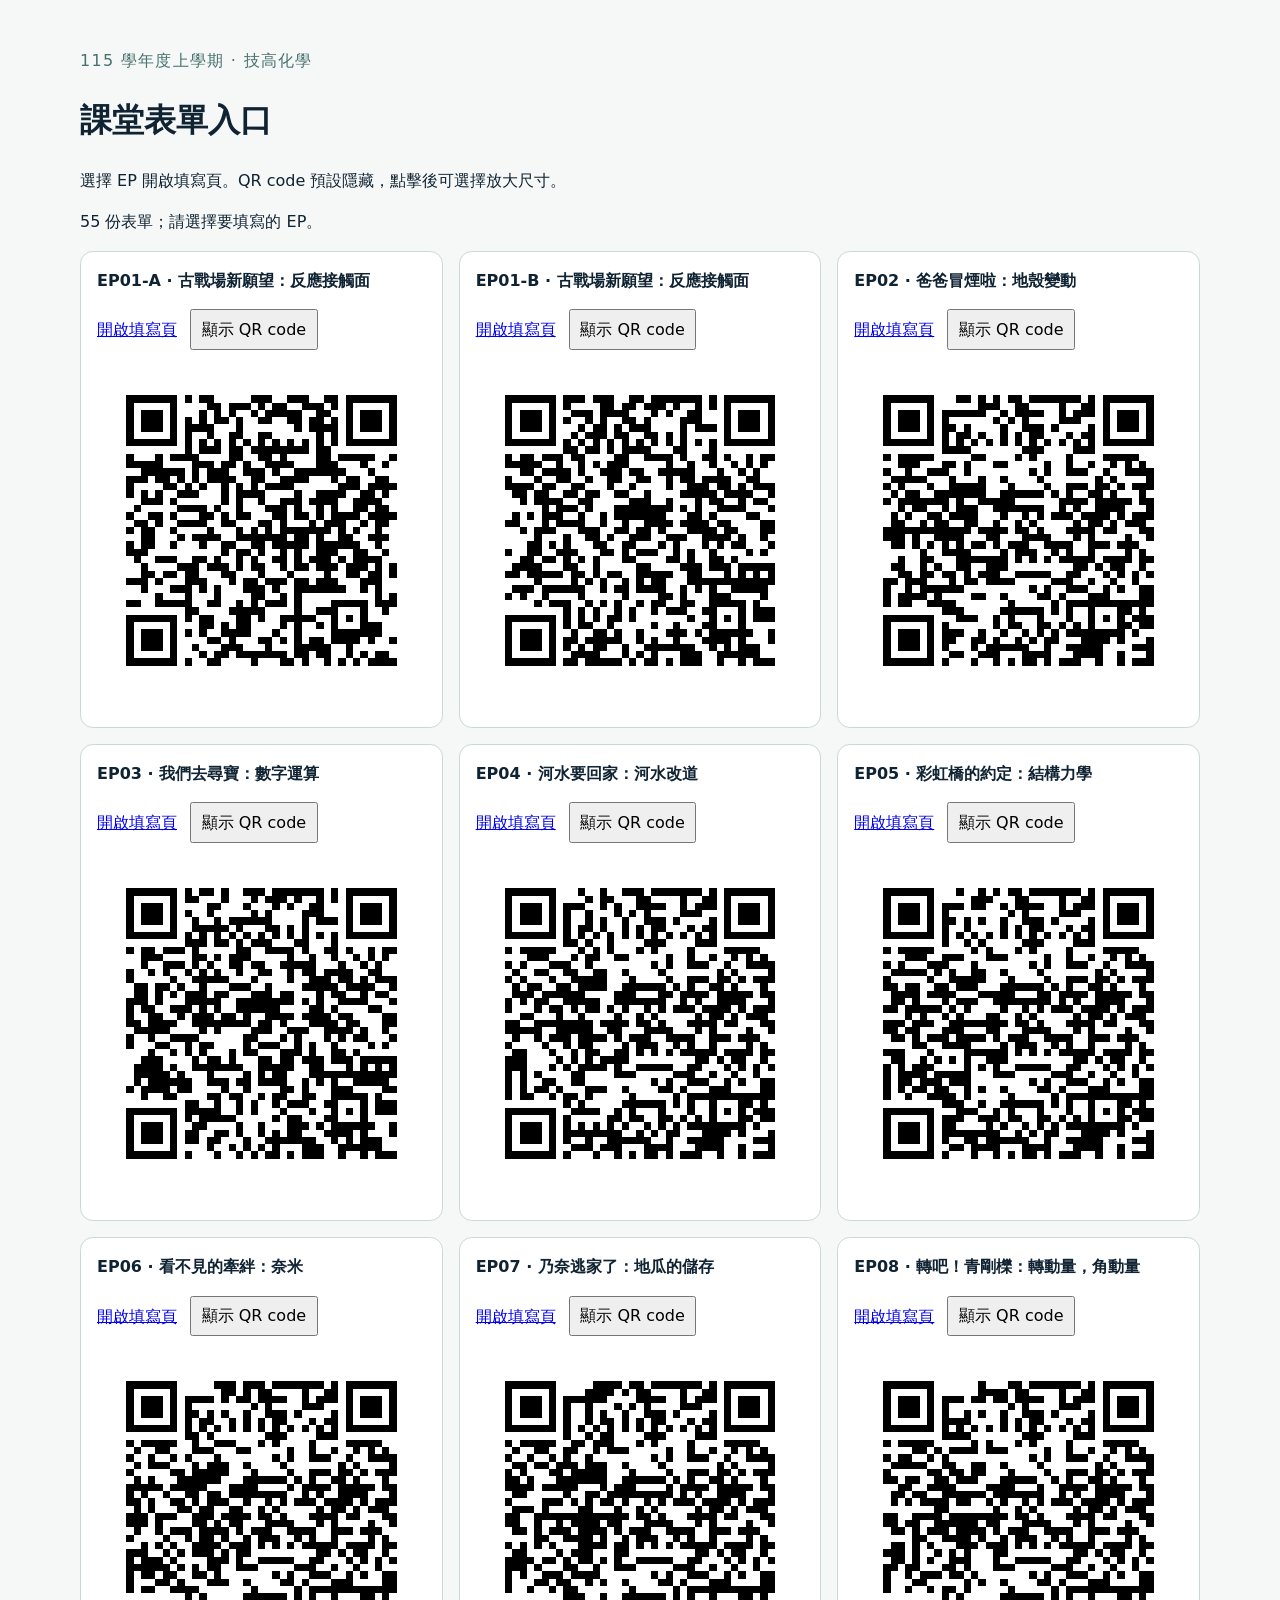
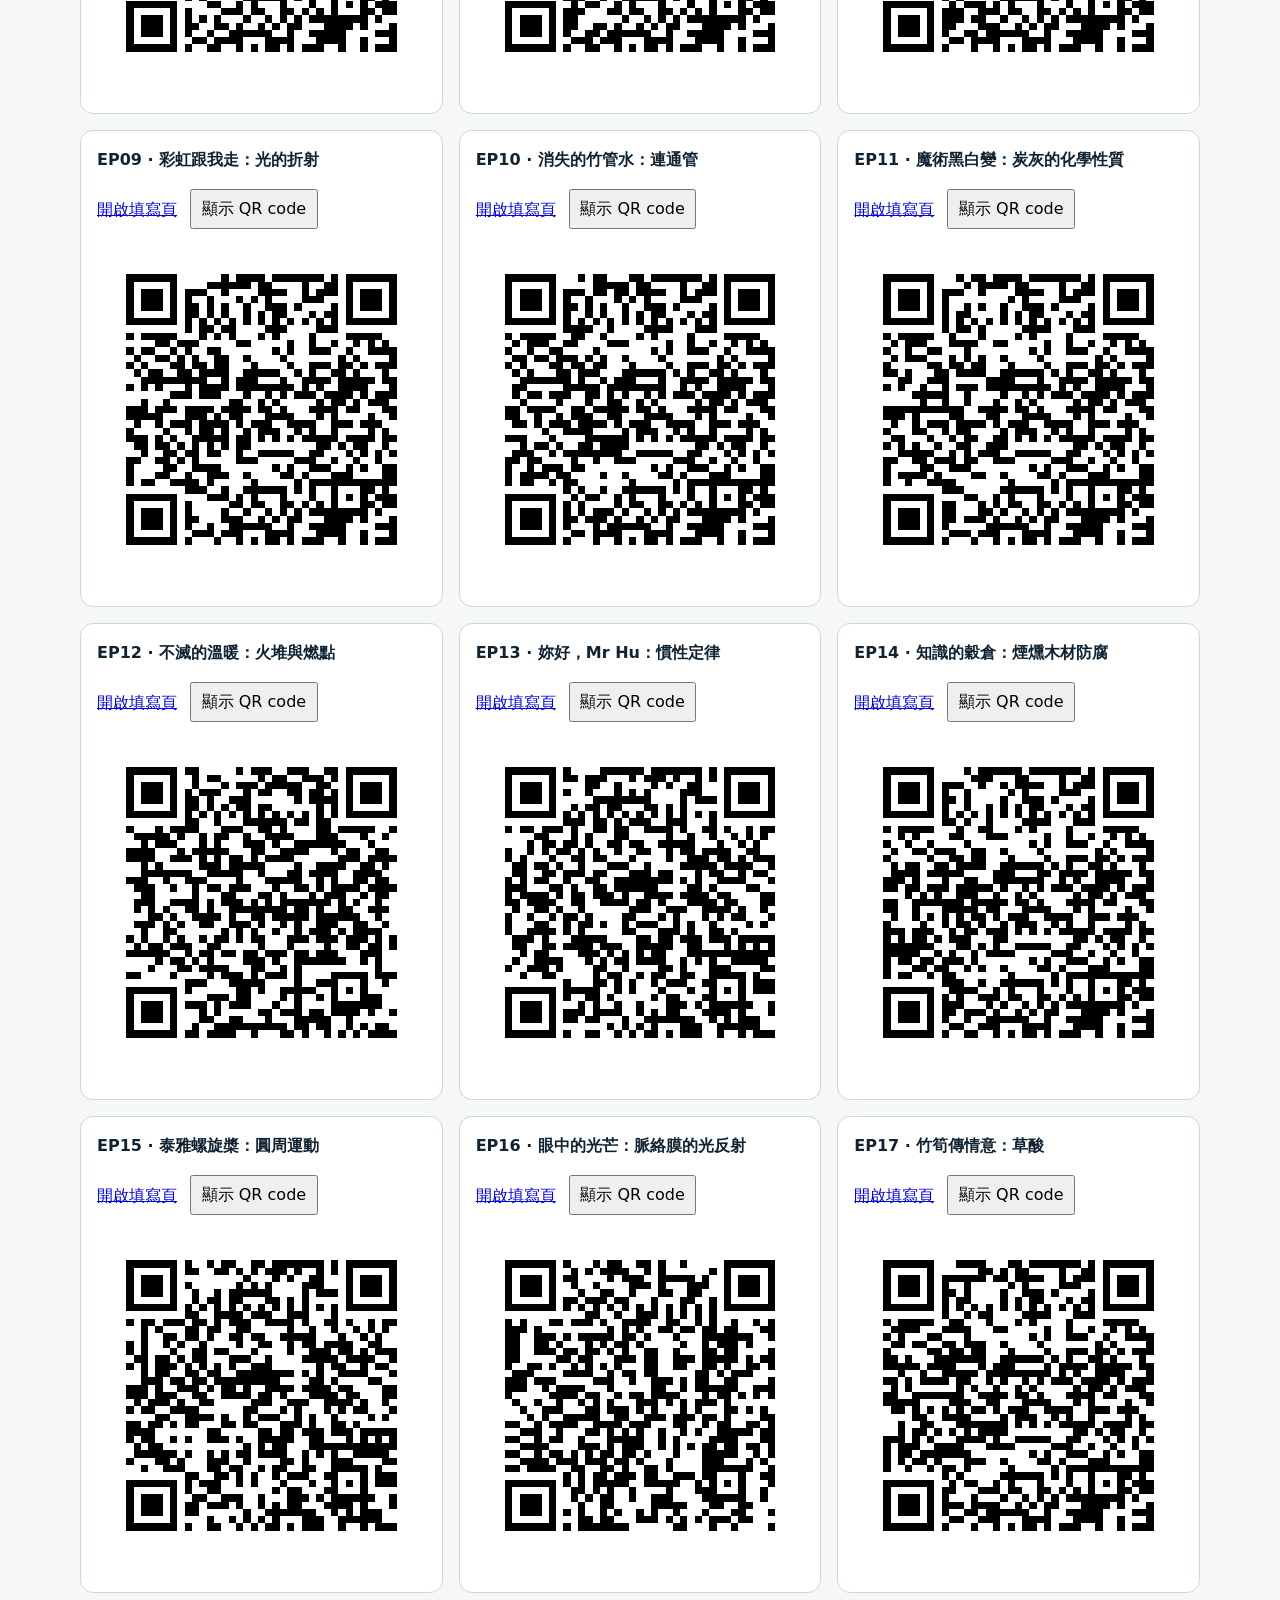
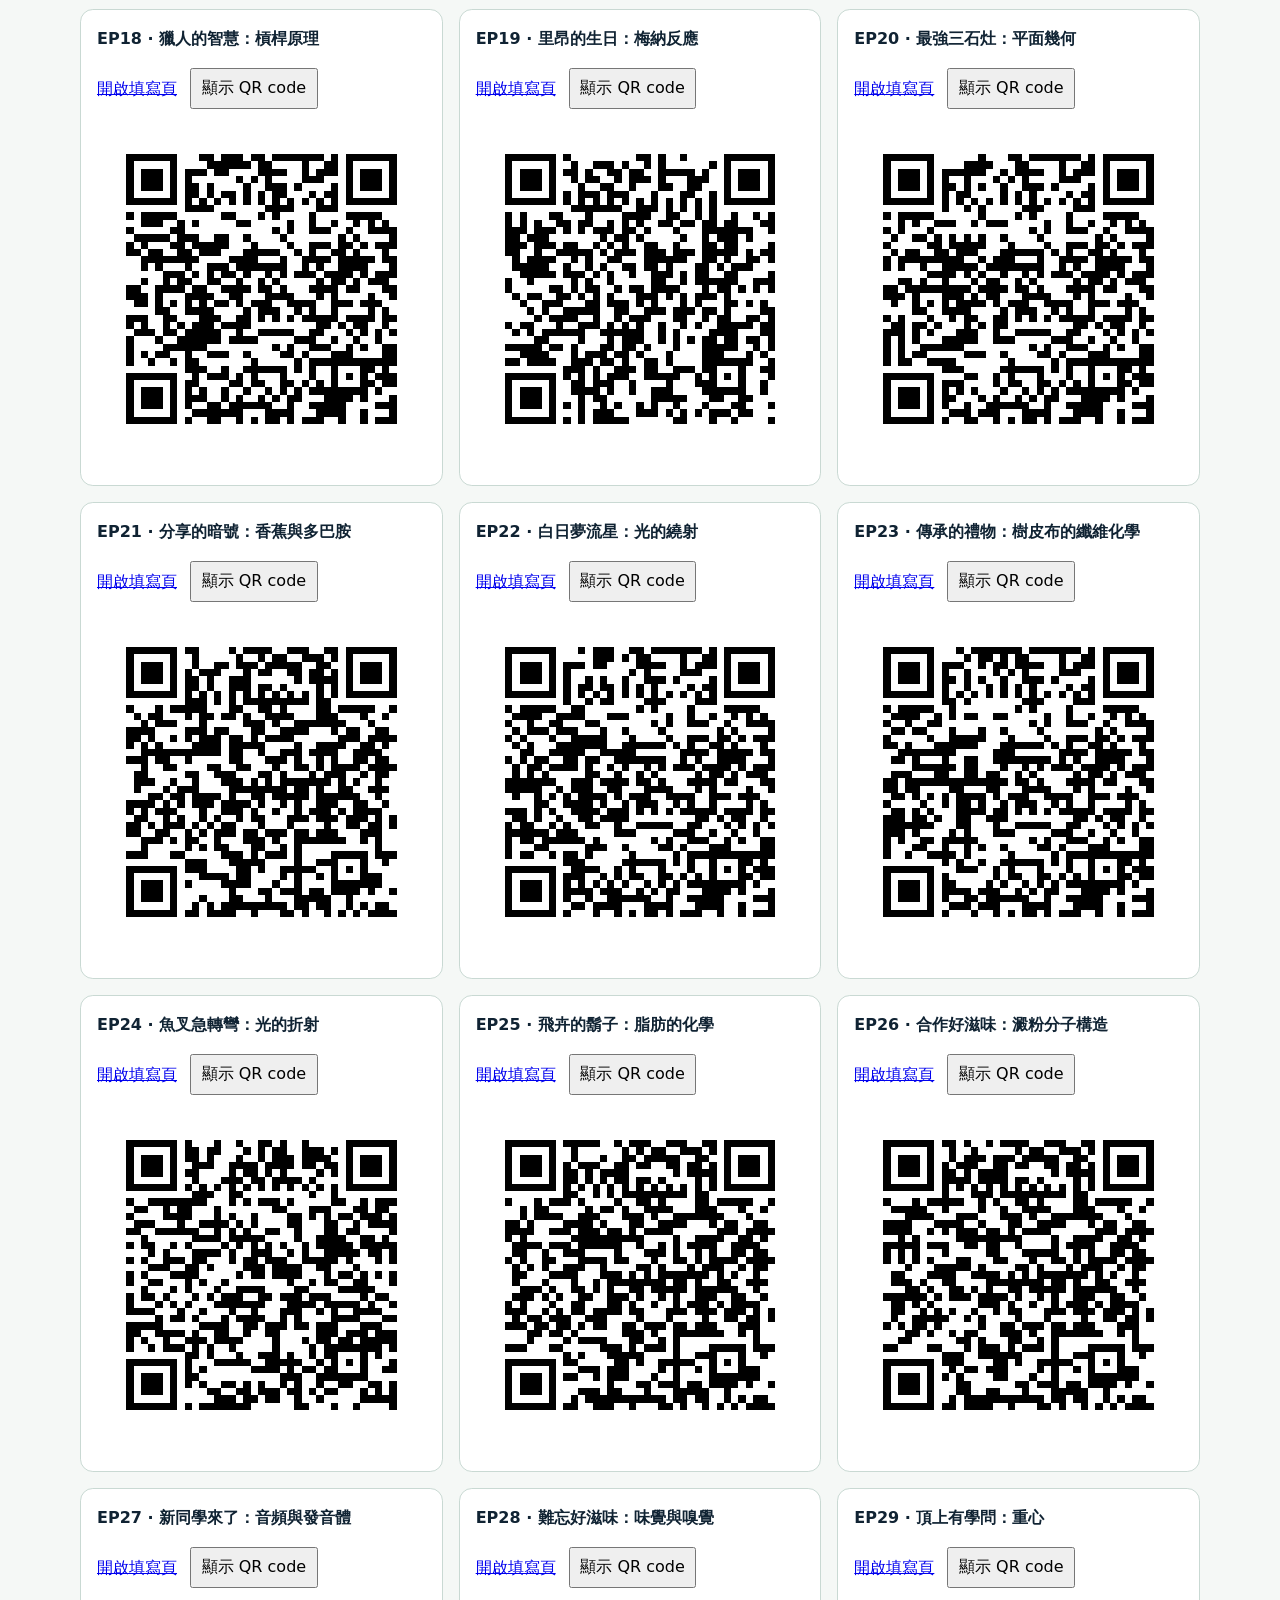
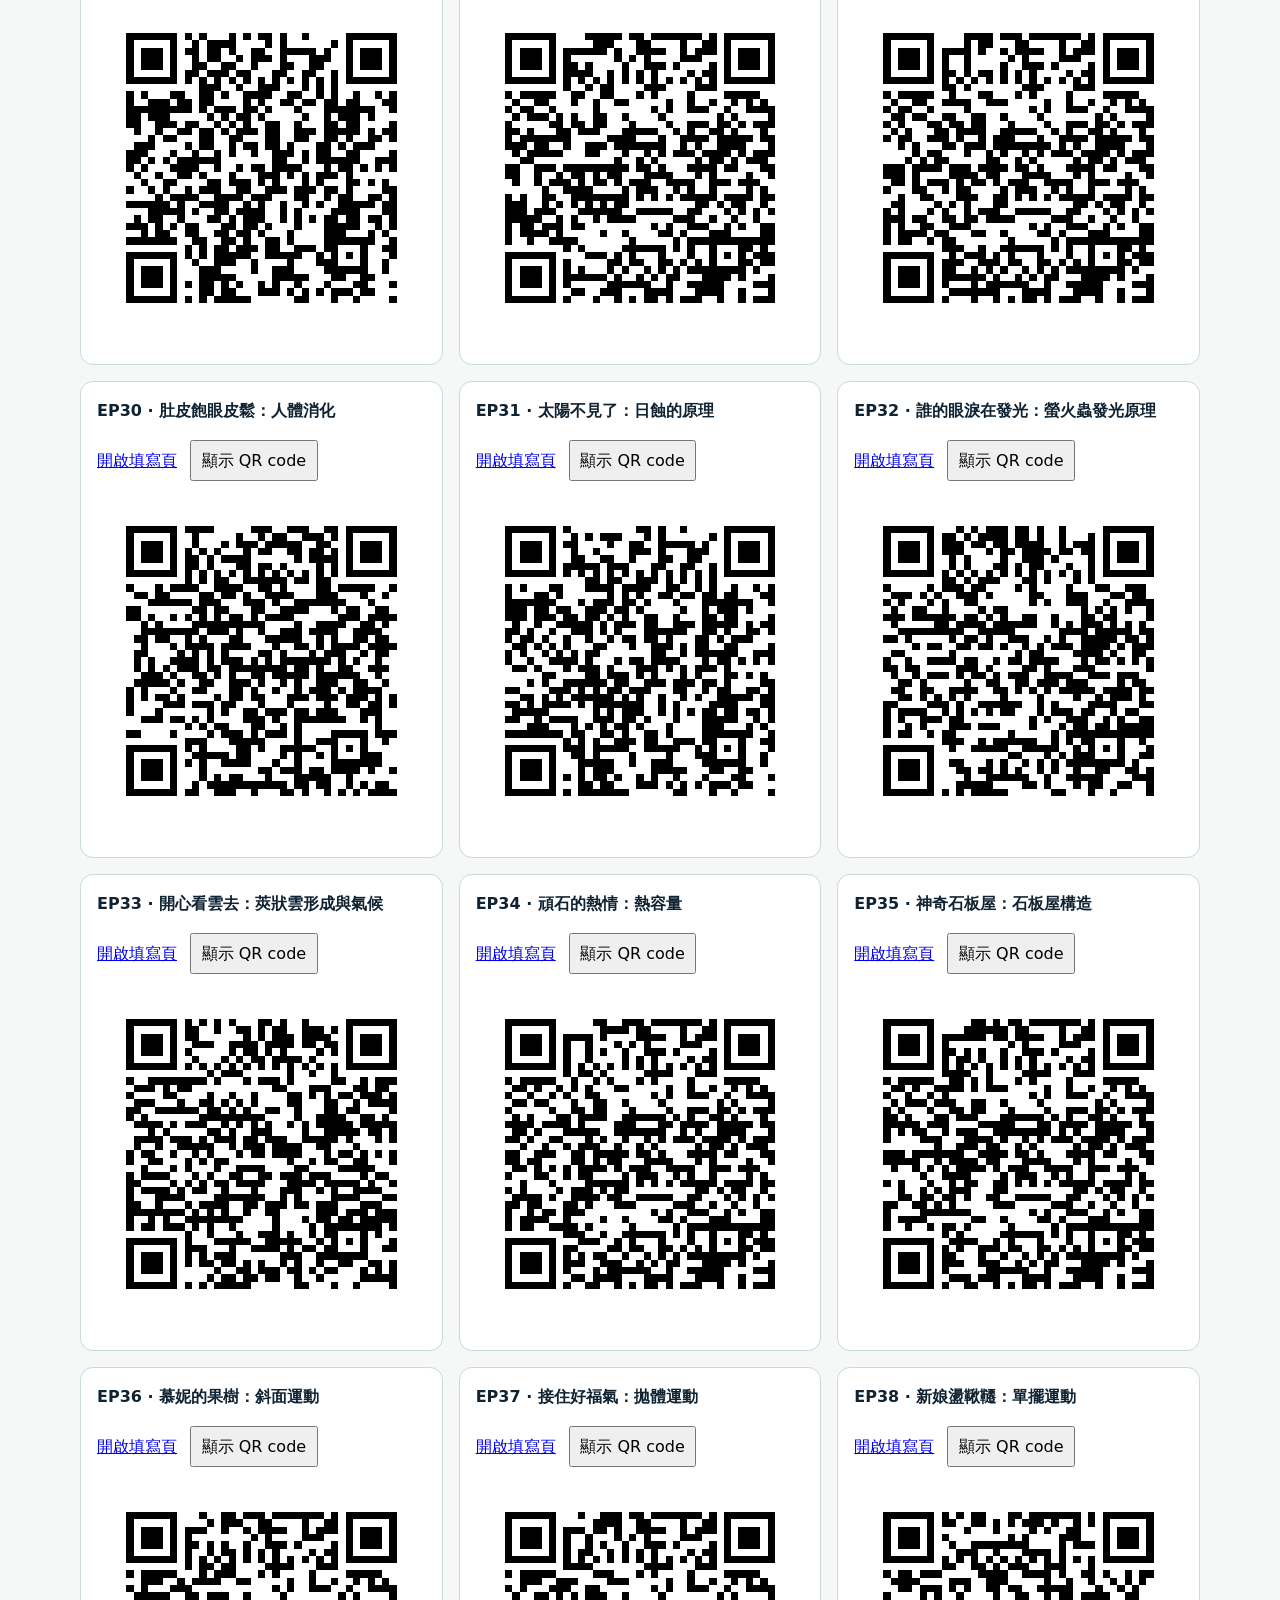
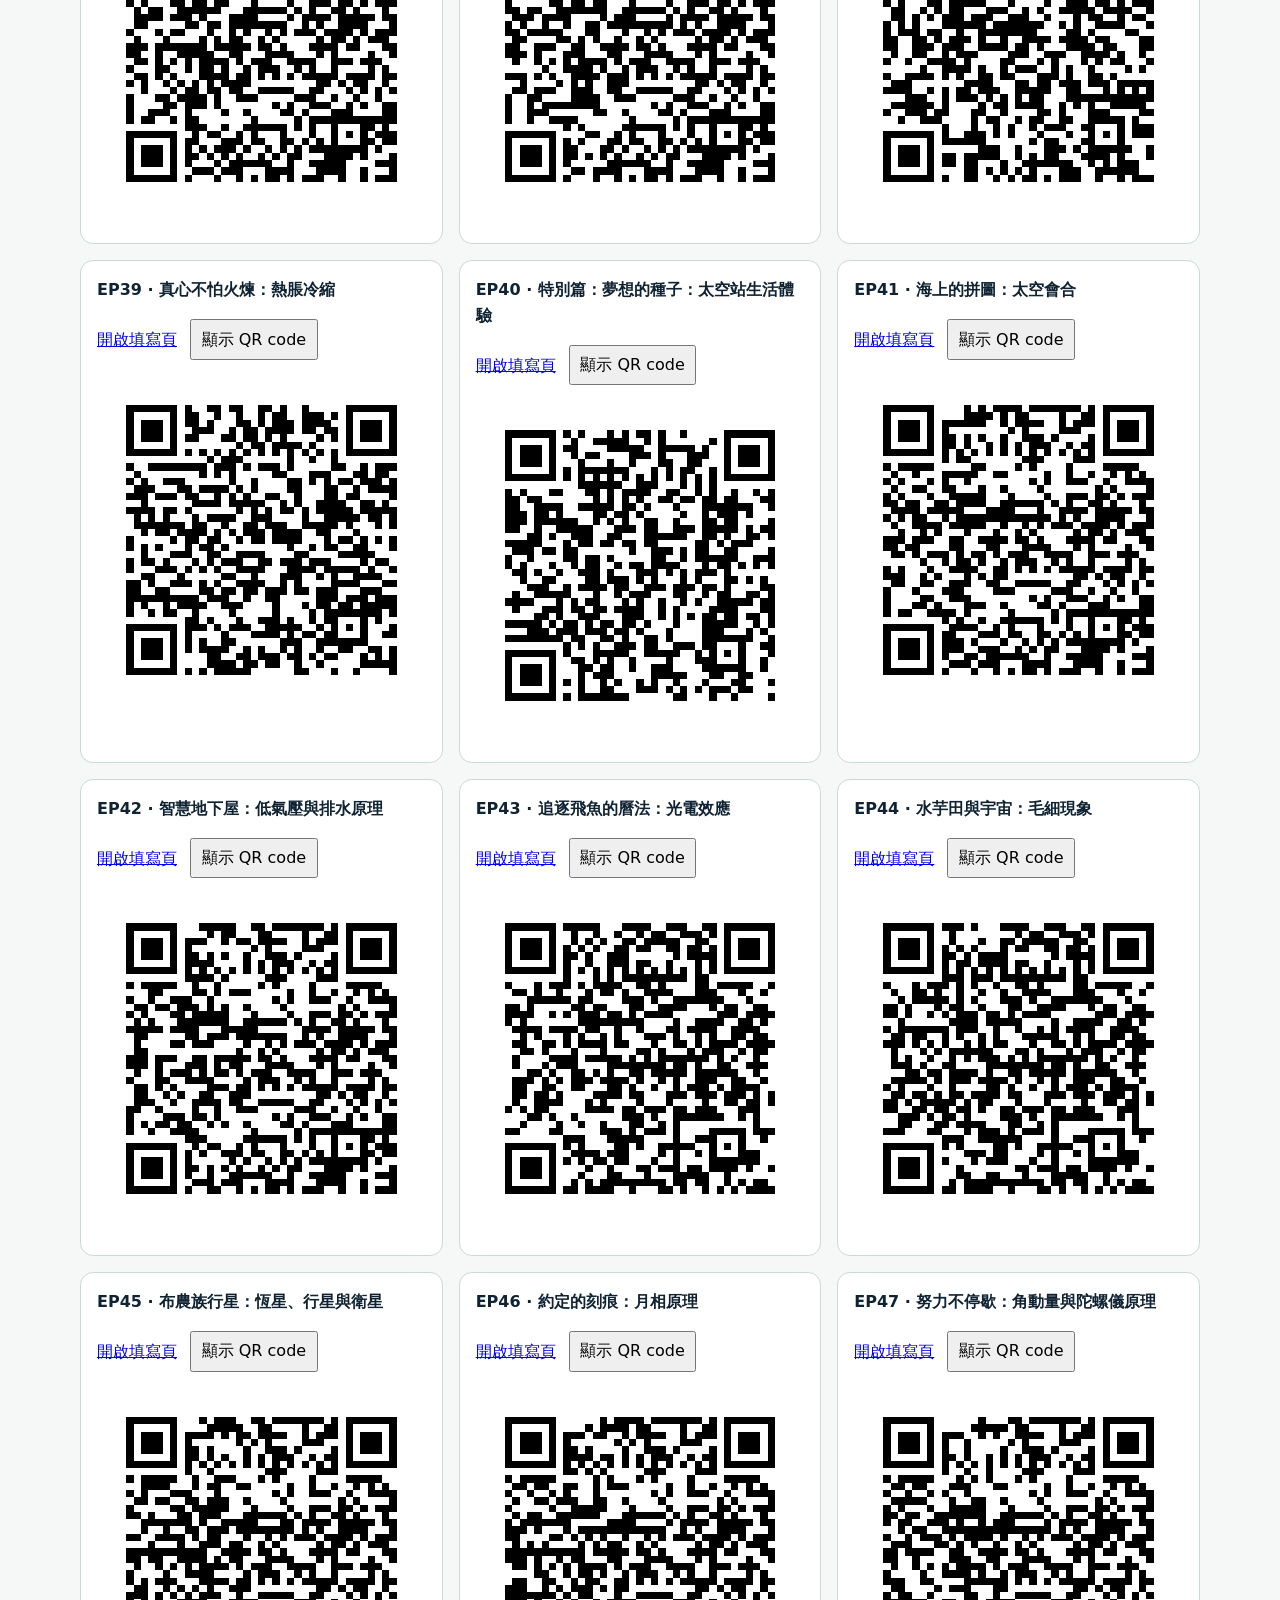
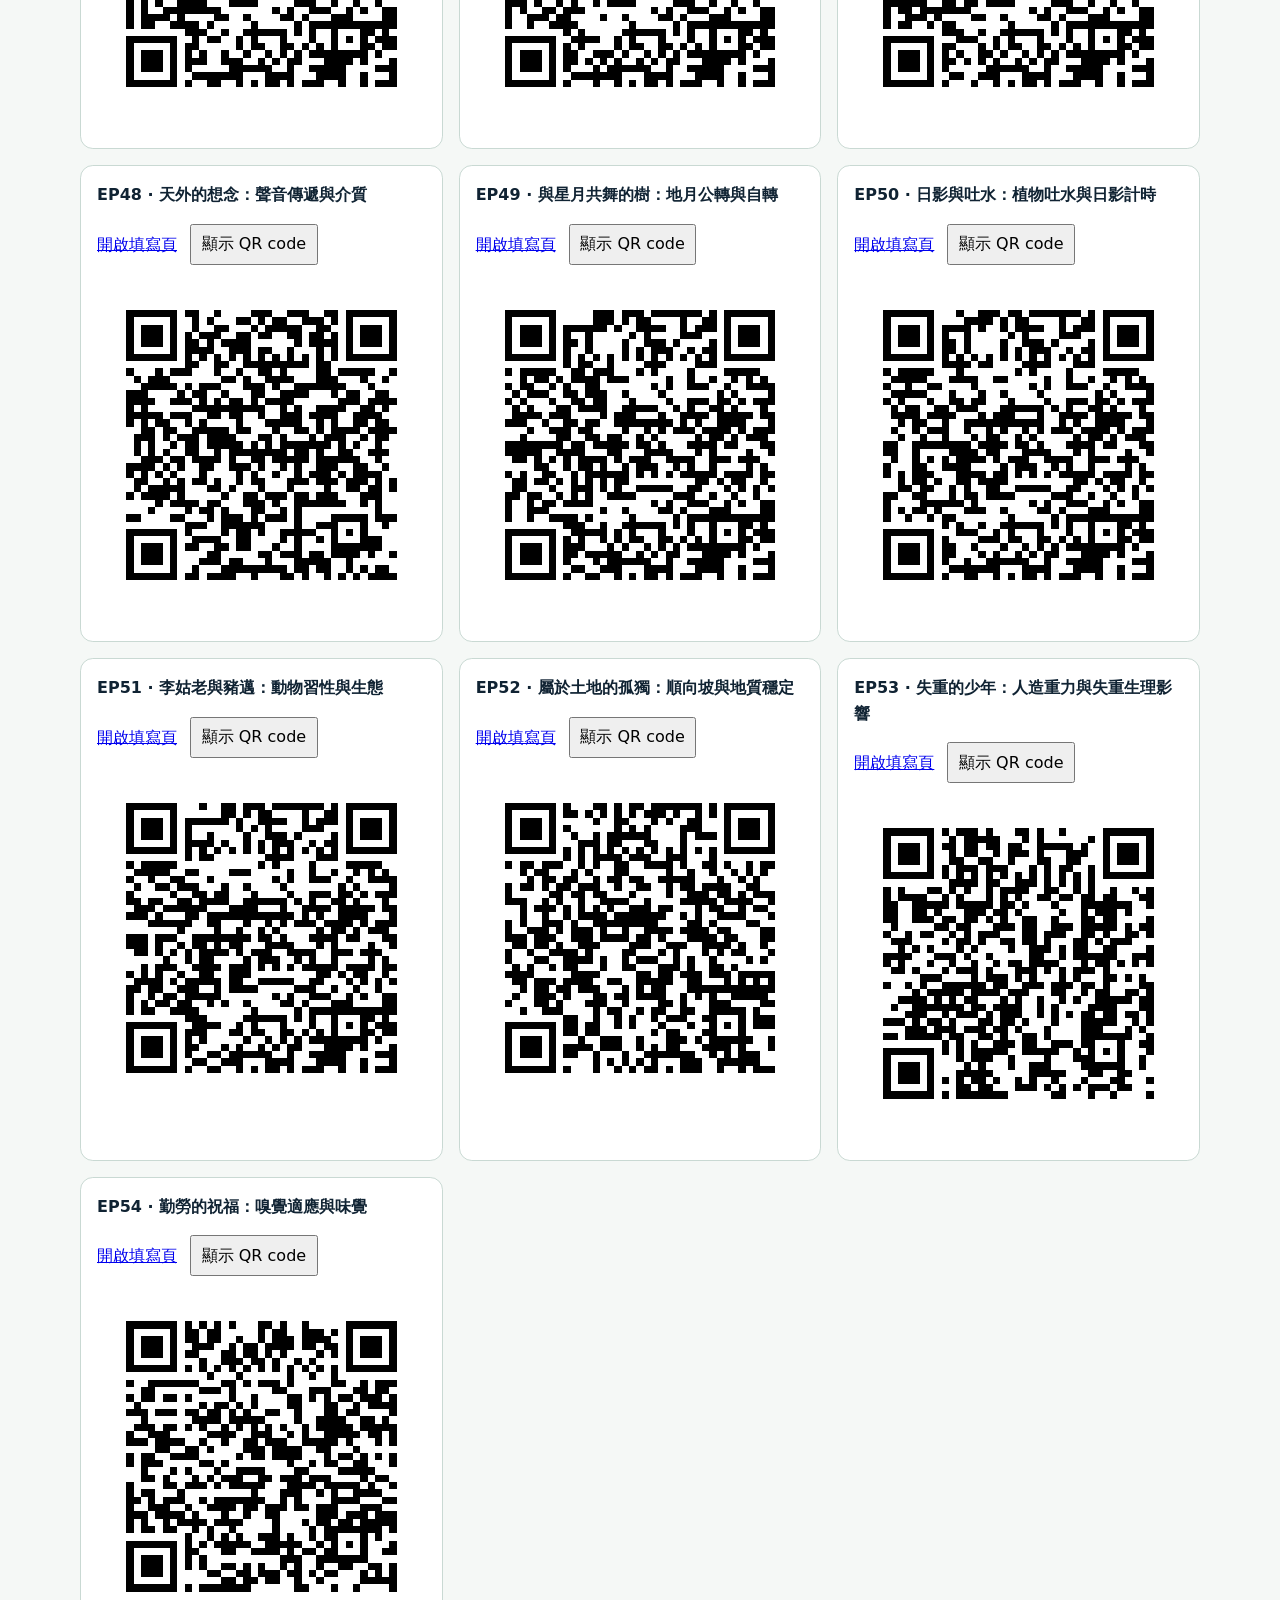
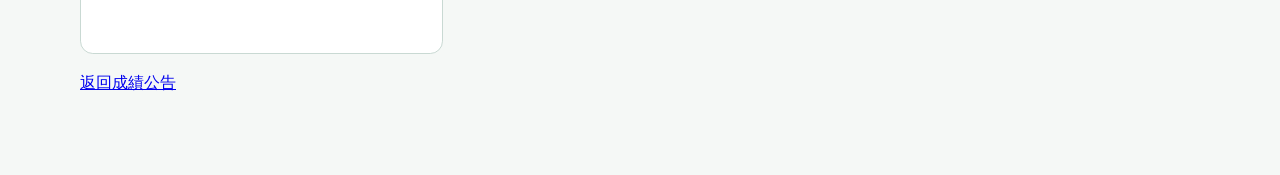
==== forms/index.html @ 12b62644 "Separate public form portal and shorten QR links" ====
<!doctype html>
<html lang="zh-Hant">
  <head>
    <meta charset="utf-8">
    <meta name="viewport" content="width=device-width, initial-scale=1">
    <meta name="robots" content="noindex,nofollow">
    <title>技高化學｜課堂表單入口</title>
    <link rel="stylesheet" href="forms.css">
  </head>
  <body>
    <main>
      <p class="eyebrow">115 學年度上學期 · 技高化學</p>
      <h1>課堂表單入口</h1>
      <p class="intro">選擇 EP 開啟填寫頁。QR code 預設隱藏，點擊後可選擇放大尺寸。</p>
      <p id="status" role="status">表單清單讀取中…</p>
      <section id="forms" class="forms" aria-live="polite"></section>
      <p><a href="../">返回成績公告</a></p>
    </main>
    <script type="module" src="forms.js"></script>
  </body>
</html>
---- forms/forms.css ----
:root { color: #102333; background: #f5f8f6; font: 16px/1.6 system-ui, sans-serif; }
body { margin: 0; }
main { max-width: 70rem; margin: auto; padding: 2rem 1rem 4rem; }
.eyebrow { color: #47716d; letter-spacing: .08em; }
.intro { max-width: 42rem; }
.forms { display: grid; grid-template-columns: repeat(auto-fit, minmax(18rem, 1fr)); gap: 1rem; }
.form-card { padding: 1rem; background: white; border: 1px solid #c9d9d3; border-radius: .8rem; }
.form-card h2 { font-size: 1rem; margin-top: 0; }
button, a { font: inherit; }
button { margin-left: .5rem; padding: .35rem .6rem; cursor: pointer; }
.form-card img { display: block; max-width: 100%; margin: 1rem auto; image-rendering: pixelated; }
.qr-sizes { text-align: center; }
.error { color: #a33; }
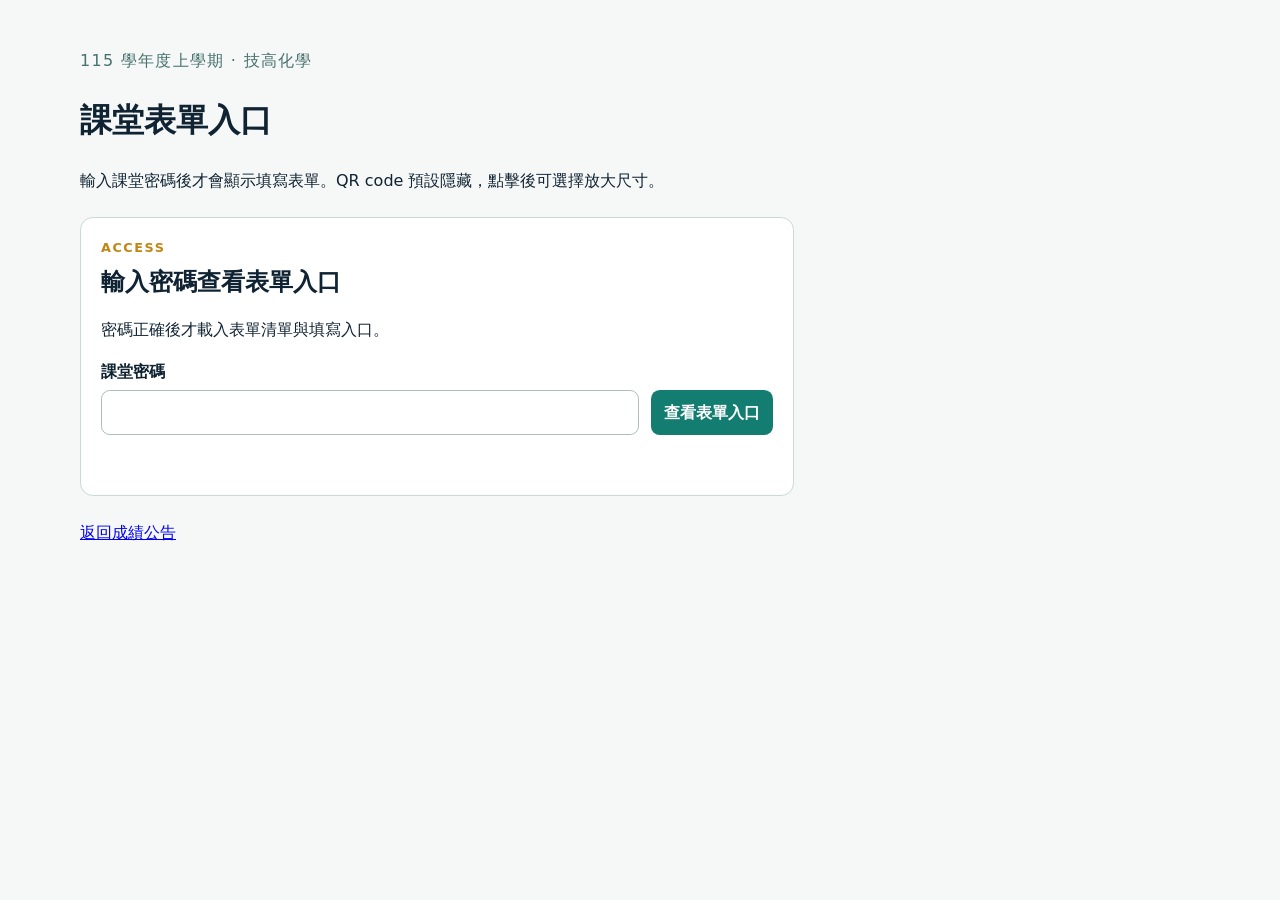
==== commit 9db41cc0: "Protect form portal with password gate" ====
--- a/forms/index.html
+++ b/forms/index.html
@@ -5,15 +5,28 @@
     <meta name="viewport" content="width=device-width, initial-scale=1">
     <meta name="robots" content="noindex,nofollow">
     <title>技高化學｜課堂表單入口</title>
-    <link rel="stylesheet" href="forms.css">
+    <link rel="stylesheet" href="forms.css?v=20260913-3">
   </head>
   <body>
     <main>
       <p class="eyebrow">115 學年度上學期 · 技高化學</p>
       <h1>課堂表單入口</h1>
-      <p class="intro">選擇 EP 開啟填寫頁。QR code 預設隱藏，點擊後可選擇放大尺寸。</p>
-      <p id="status" role="status">表單清單讀取中…</p>
-      <section id="forms" class="forms" aria-live="polite"></section>
+      <p class="intro">輸入課堂密碼後才會顯示填寫表單。QR code 預設隱藏，點擊後可選擇放大尺寸。</p>
+      <section id="access-gate" class="access-gate" aria-labelledby="gate-title">
+        <p class="section-kicker">ACCESS</p>
+        <h2 id="gate-title">輸入密碼查看表單入口</h2>
+        <p>密碼正確後才載入表單清單與填寫入口。</p>
+        <form id="gate-form" autocomplete="off">
+          <label for="password-input">課堂密碼</label>
+          <div class="gate-form-row">
+            <input id="password-input" name="password" type="password" autocomplete="off" required>
+            <button type="submit">查看表單入口</button>
+          </div>
+        </form>
+        <p id="gate-status" class="gate-status" role="status" aria-live="polite"></p>
+      </section>
+      <p id="status" role="status" aria-live="polite"></p>
+      <section id="forms" class="forms" aria-live="polite" hidden></section>
       <p><a href="../">返回成績公告</a></p>
     </main>
     <script type="module" src="forms.js"></script>
--- a/forms/forms.css
+++ b/forms/forms.css
@@ -3,6 +3,16 @@
 main { max-width: 70rem; margin: auto; padding: 2rem 1rem 4rem; }
 .eyebrow { color: #47716d; letter-spacing: .08em; }
 .intro { max-width: 42rem; }
+.access-gate { max-width: 42rem; margin: 1.5rem 0; padding: 1.25rem; background: white; border: 1px solid #c9d9d3; border-radius: .8rem; }
+.section-kicker { margin: 0; color: #c18512; font-size: .8rem; font-weight: 800; letter-spacing: .12em; }
+.access-gate h2 { margin: .25rem 0 .5rem; }
+.access-gate label { display: block; margin-bottom: .35rem; font-weight: 700; }
+.gate-form-row { display: flex; gap: .75rem; }
+.gate-form-row input { min-width: 0; flex: 1; padding: .55rem .7rem; border: 1px solid #aebdbc; border-radius: .55rem; font: inherit; }
+.gate-form-row button { margin: 0; padding: .55rem .8rem; border: 0; border-radius: .55rem; background: #147d72; color: white; font-weight: 700; }
+.gate-form-row button:disabled { cursor: wait; opacity: .65; }
+.gate-status { min-height: 1.5em; margin-bottom: 0; color: #a33; font-weight: 700; }
+.forms[hidden], .form-card img[hidden], .qr-sizes[hidden] { display: none; }
 .forms { display: grid; grid-template-columns: repeat(auto-fit, minmax(18rem, 1fr)); gap: 1rem; }
 .form-card { padding: 1rem; background: white; border: 1px solid #c9d9d3; border-radius: .8rem; }
 .form-card h2 { font-size: 1rem; margin-top: 0; }
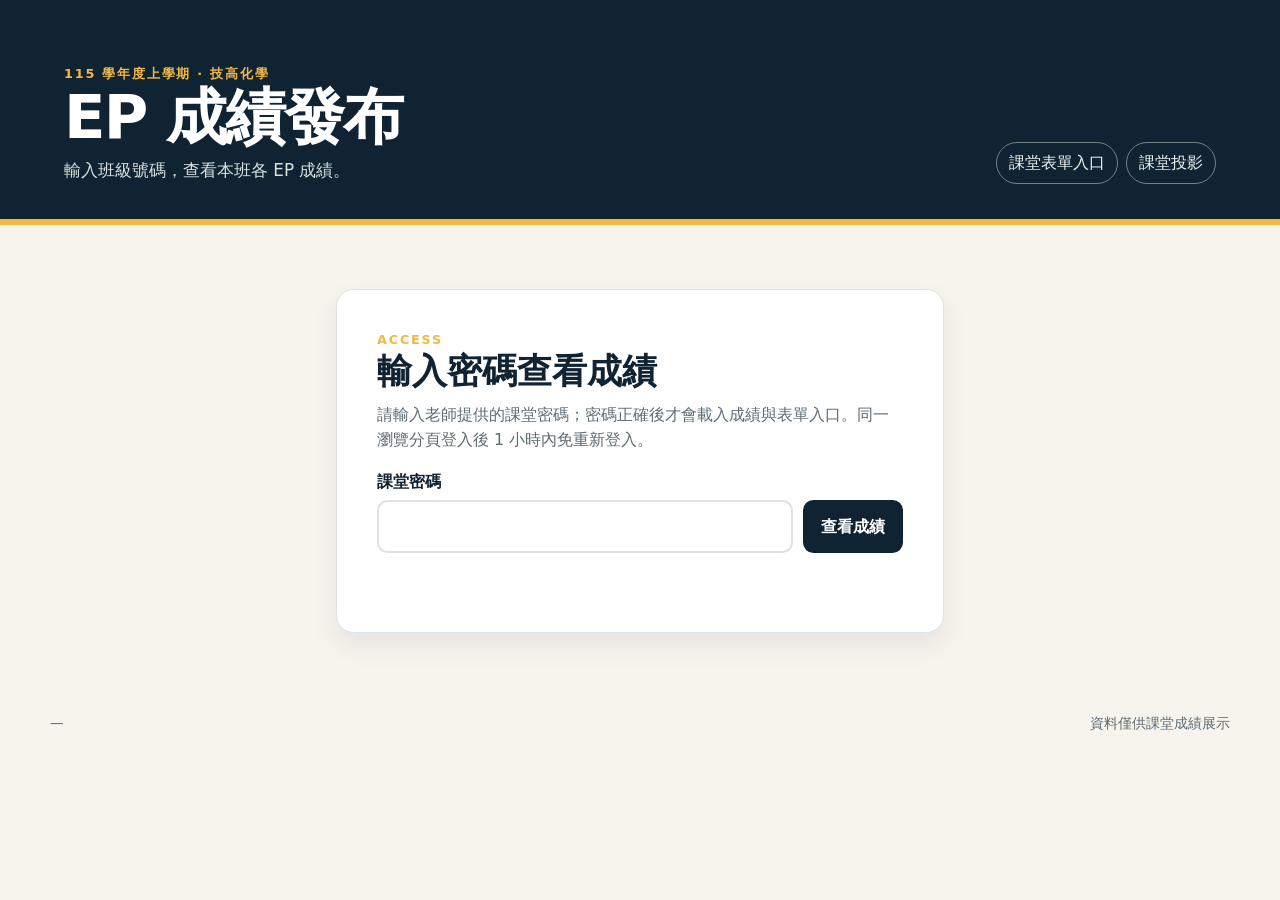
==== commit f5fbeaf8: "Unify grades and form portal session" ====
--- a/forms/index.html
+++ b/forms/index.html
@@ -4,31 +4,14 @@
     <meta charset="utf-8">
     <meta name="viewport" content="width=device-width, initial-scale=1">
     <meta name="robots" content="noindex,nofollow">
-    <title>技高化學｜課堂表單入口</title>
-    <link rel="stylesheet" href="forms.css?v=20260913-3">
+    <title>技高化學｜課堂入口</title>
   </head>
   <body>
-    <main>
-      <p class="eyebrow">115 學年度上學期 · 技高化學</p>
-      <h1>課堂表單入口</h1>
-      <p class="intro">輸入課堂密碼後才會顯示填寫表單。QR code 預設隱藏，點擊後可選擇放大尺寸。</p>
-      <section id="access-gate" class="access-gate" aria-labelledby="gate-title">
-        <p class="section-kicker">ACCESS</p>
-        <h2 id="gate-title">輸入密碼查看表單入口</h2>
-        <p>密碼正確後才載入表單清單與填寫入口。</p>
-        <form id="gate-form" autocomplete="off">
-          <label for="password-input">課堂密碼</label>
-          <div class="gate-form-row">
-            <input id="password-input" name="password" type="password" autocomplete="off" required>
-            <button type="submit">查看表單入口</button>
-          </div>
-        </form>
-        <p id="gate-status" class="gate-status" role="status" aria-live="polite"></p>
-      </section>
-      <p id="status" role="status" aria-live="polite"></p>
-      <section id="forms" class="forms" aria-live="polite" hidden></section>
-      <p><a href="../">返回成績公告</a></p>
-    </main>
-    <script type="module" src="forms.js"></script>
+    <p>正在開啟受密碼保護的成績與課堂表單入口…</p>
+    <p><a href="../">前往課堂入口</a></p>
+    <script>
+      const key = new URLSearchParams(location.search).get("key");
+      location.replace(key ? `../?form=${encodeURIComponent(key)}` : "../");
+    </script>
   </body>
 </html>
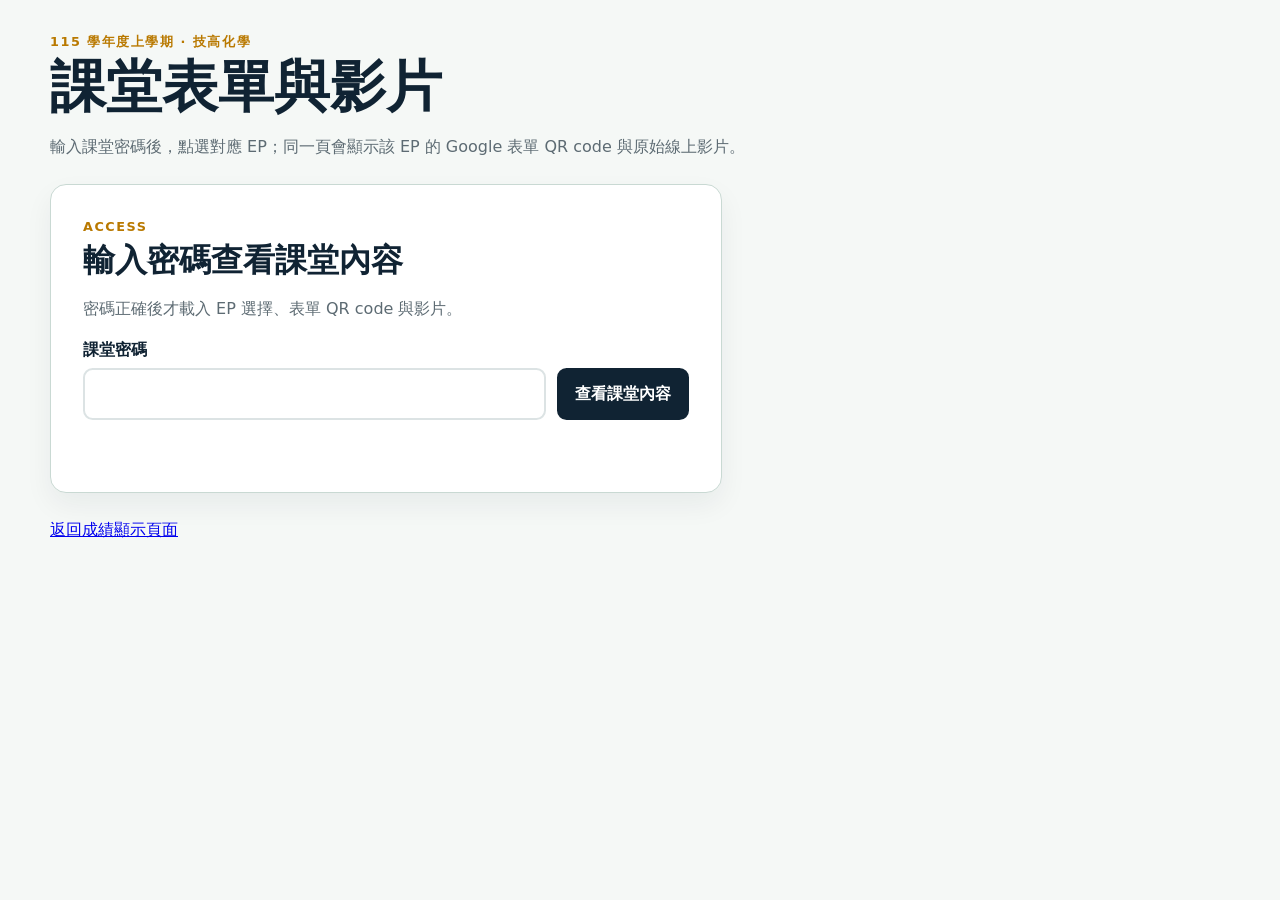
==== commit 15590614: "fix: combine EP forms and Drive videos" ====
--- a/forms/index.html
+++ b/forms/index.html
@@ -4,14 +4,63 @@
     <meta charset="utf-8">
     <meta name="viewport" content="width=device-width, initial-scale=1">
     <meta name="robots" content="noindex,nofollow">
-    <title>技高化學｜課堂入口</title>
+    <title>技高化學｜課堂表單與影片</title>
+    <link rel="stylesheet" href="forms.css?v=20260915-2">
   </head>
   <body>
-    <p>正在開啟受密碼保護的成績與課堂表單入口…</p>
-    <p><a href="../">前往課堂入口</a></p>
-    <script>
-      const key = new URLSearchParams(location.search).get("key");
-      location.replace(key ? `../?form=${encodeURIComponent(key)}` : "../");
-    </script>
+    <main>
+      <p class="eyebrow">115 學年度上學期 · 技高化學</p>
+      <h1>課堂表單與影片</h1>
+      <p class="intro">輸入課堂密碼後，點選對應 EP；同一頁會顯示該 EP 的 Google 表單 QR code 與原始線上影片。</p>
+      <section id="access-gate" class="access-gate" aria-labelledby="gate-title">
+        <p class="section-kicker">ACCESS</p>
+        <h2 id="gate-title">輸入密碼查看課堂內容</h2>
+        <p>密碼正確後才載入 EP 選擇、表單 QR code 與影片。</p>
+        <form id="gate-form" method="post" autocomplete="off">
+          <label for="password-input">課堂密碼</label>
+          <div class="gate-form-row">
+            <input id="password-input" name="password" type="password" autocomplete="off" required>
+            <button type="submit">查看課堂內容</button>
+          </div>
+        </form>
+        <p id="gate-status" class="gate-status" role="status" aria-live="polite"></p>
+      </section>
+      <p id="status" role="status" aria-live="polite"></p>
+      <section id="episode-picker" class="episode-picker" aria-labelledby="episode-picker-title" hidden>
+        <div class="section-heading">
+          <div>
+            <p class="section-kicker">EPISODE</p>
+            <h2 id="episode-picker-title">選擇對應 EP</h2>
+          </div>
+          <p class="data-status">點選後顯示該 EP 的表單與影片</p>
+        </div>
+        <div id="episode-buttons" class="episode-buttons" role="group" aria-label="選擇 EP"></div>
+      </section>
+
+      <section id="episode-detail" class="episode-detail" aria-live="polite" hidden>
+        <div class="section-heading">
+          <div>
+            <p class="section-kicker">SELECTED EP</p>
+            <h2 id="episode-title">—</h2>
+          </div>
+          <p id="episode-summary" class="data-status">—</p>
+        </div>
+        <div class="episode-layout">
+          <div class="episode-forms-column">
+            <h3>Google 表單 QR code</h3>
+            <div id="episode-forms" class="episode-forms"></div>
+          </div>
+          <div class="episode-video-column">
+            <h3>EP 影片</h3>
+            <div id="video-frame-wrap" class="video-frame-wrap" hidden></div>
+            <p id="video-caption" class="video-caption">—</p>
+            <a id="video-open-link" class="video-link" href="#" target="_blank" rel="noopener" hidden>在 Google Drive 開啟原始影片</a>
+          </div>
+        </div>
+      </section>
+
+      <p><a href="../">返回成績顯示頁面</a></p>
+    </main>
+    <script type="module" src="forms.js?v=20260915-2"></script>
   </body>
 </html>
--- a/forms/forms.css
+++ b/forms/forms.css
@@ -0,0 +1,93 @@
+:root {
+  color: #102333;
+  background: #f5f8f6;
+  font: 16px/1.6 "Noto Sans TC", "Microsoft JhengHei", system-ui, sans-serif;
+}
+* { box-sizing: border-box; }
+
+body { margin: 0; }
+
+main { width: min(1180px, calc(100% - 2rem)); margin: auto; padding: 2rem 0 4rem; }
+
+.eyebrow, .section-kicker {
+  margin: 0;
+  color: #b97900;
+  font-size: .8rem;
+  font-weight: 800;
+  letter-spacing: .12em;
+  text-transform: uppercase;
+}
+
+h1 { margin: .25rem 0 .45rem; font-size: clamp(2rem, 5vw, 3.5rem); line-height: 1.1; }
+h2 { margin: .25rem 0 .2rem; font-size: clamp(1.35rem, 3vw, 2rem); line-height: 1.2; }
+h3 { margin: 0 0 .7rem; font-size: 1.1rem; }
+
+.intro { max-width: 48rem; color: #5d6b73; }
+
+.access-gate, .episode-picker, .episode-detail {
+  margin: 1.5rem 0;
+  padding: clamp(1.2rem, 3vw, 2rem);
+  background: white;
+  border: 1px solid #c9d9d3;
+  border-radius: 1rem;
+  box-shadow: 0 12px 28px rgba(16, 35, 51, .06);
+}
+
+.access-gate { max-width: 42rem; }
+.access-gate h2 { margin-bottom: .5rem; }
+.access-gate > p:not(.section-kicker) { color: #5d6b73; }
+
+.access-gate label { display: block; margin-bottom: .35rem; font-weight: 800; }
+.gate-form-row { display: flex; gap: .7rem; }
+.gate-form-row input { min-width: 0; flex: 1; padding: .7rem .8rem; border: 2px solid #dce3e4; border-radius: .6rem; color: #102333; font: inherit; }
+.gate-form-row input:focus { border-color: #b97900; outline: 3px solid rgba(244, 185, 66, .28); }
+.gate-form-row button { padding: .7rem 1rem; border: 2px solid #102333; border-radius: .6rem; background: #102333; color: white; font: inherit; font-weight: 800; cursor: pointer; }
+.gate-form-row button:hover, .gate-form-row button:focus-visible { background: #1e3d50; outline: 3px solid rgba(244, 185, 66, .35); }
+.gate-form-row button:disabled { cursor: wait; opacity: .65; }
+.gate-status { min-height: 1.5em; margin-bottom: 0; color: #a33; font-weight: 700; }
+
+.section-heading { display: flex; align-items: center; justify-content: space-between; gap: 1rem; margin-bottom: 1.1rem; }
+.data-status { margin: 0; color: #5d6b73; font-size: .95rem; }
+
+.episode-picker { border-color: #b9dcd4; background: #f8fcfb; }
+.episode-buttons { display: grid; grid-template-columns: repeat(auto-fill, minmax(4.25rem, 1fr)); gap: .5rem; }
+.episode-button {
+  padding: .6rem .55rem;
+  border: 1px solid #aebdbc;
+  border-radius: .6rem;
+  background: white;
+  color: #102333;
+  font: inherit;
+  font-weight: 800;
+  cursor: pointer;
+}
+.episode-button:hover, .episode-button:focus-visible { border-color: #147d72; outline: 3px solid rgba(20, 125, 114, .16); }
+.episode-button[aria-pressed="true"] { border-color: #147d72; background: #147d72; color: white; }
+
+.episode-detail { border-color: #b9dcd4; background: #f8fcfb; }
+.episode-layout { display: grid; grid-template-columns: minmax(18rem, .42fr) minmax(0, 1fr); gap: 1.2rem; align-items: start; }
+.episode-forms { display: grid; gap: .85rem; }
+.form-card { padding: 1rem; background: white; border: 1px solid #c9d9d3; border-radius: .8rem; }
+.form-card-title { font-size: 1rem; }
+.form-card-actions { display: flex; flex-wrap: wrap; gap: .5rem; }
+.form-button { display: inline-block; padding: .55rem .75rem; border-radius: .55rem; background: #147d72; color: white; font-weight: 800; text-decoration: none; }
+.form-button:hover, .form-button:focus-visible { background: #0f665d; outline: 3px solid rgba(20, 125, 114, .22); }
+.form-card-qr { display: block; width: min(100%, 16rem); height: auto; margin: 1rem auto; border: 1px solid #dce3e4; border-radius: .4rem; image-rendering: pixelated; }
+.qr-sizes { display: flex; flex-wrap: wrap; align-items: center; justify-content: center; gap: .4rem; color: #5d6b73; font-size: .9rem; }
+.qr-sizes button { padding: .3rem .5rem; border: 1px solid #aebdbc; border-radius: .45rem; background: white; color: #102333; font: inherit; cursor: pointer; }
+.qr-sizes button:hover, .qr-sizes button:focus-visible { border-color: #147d72; outline: 3px solid rgba(20, 125, 114, .16); }
+
+.video-frame-wrap { overflow: hidden; aspect-ratio: 16 / 9; min-height: 20rem; border: 1px solid #9bbcb7; border-radius: .8rem; background: #102333; }
+.video-frame-wrap iframe { display: block; width: 100%; height: 100%; min-height: 20rem; border: 0; }
+.video-caption { margin: .75rem 0 .2rem; color: #102333; font-weight: 800; }
+.video-link { color: #147d72; font-weight: 800; }
+
+.episode-picker[hidden], .episode-detail[hidden], .video-frame-wrap[hidden], .video-open-link[hidden] { display: none; }
+.error { color: #a33; }
+
+@media (max-width: 720px) {
+  .section-heading { align-items: flex-start; flex-direction: column; }
+  .gate-form-row { flex-direction: column; }
+  .episode-layout { grid-template-columns: 1fr; }
+  .video-frame-wrap, .video-frame-wrap iframe { min-height: 12rem; }
+}
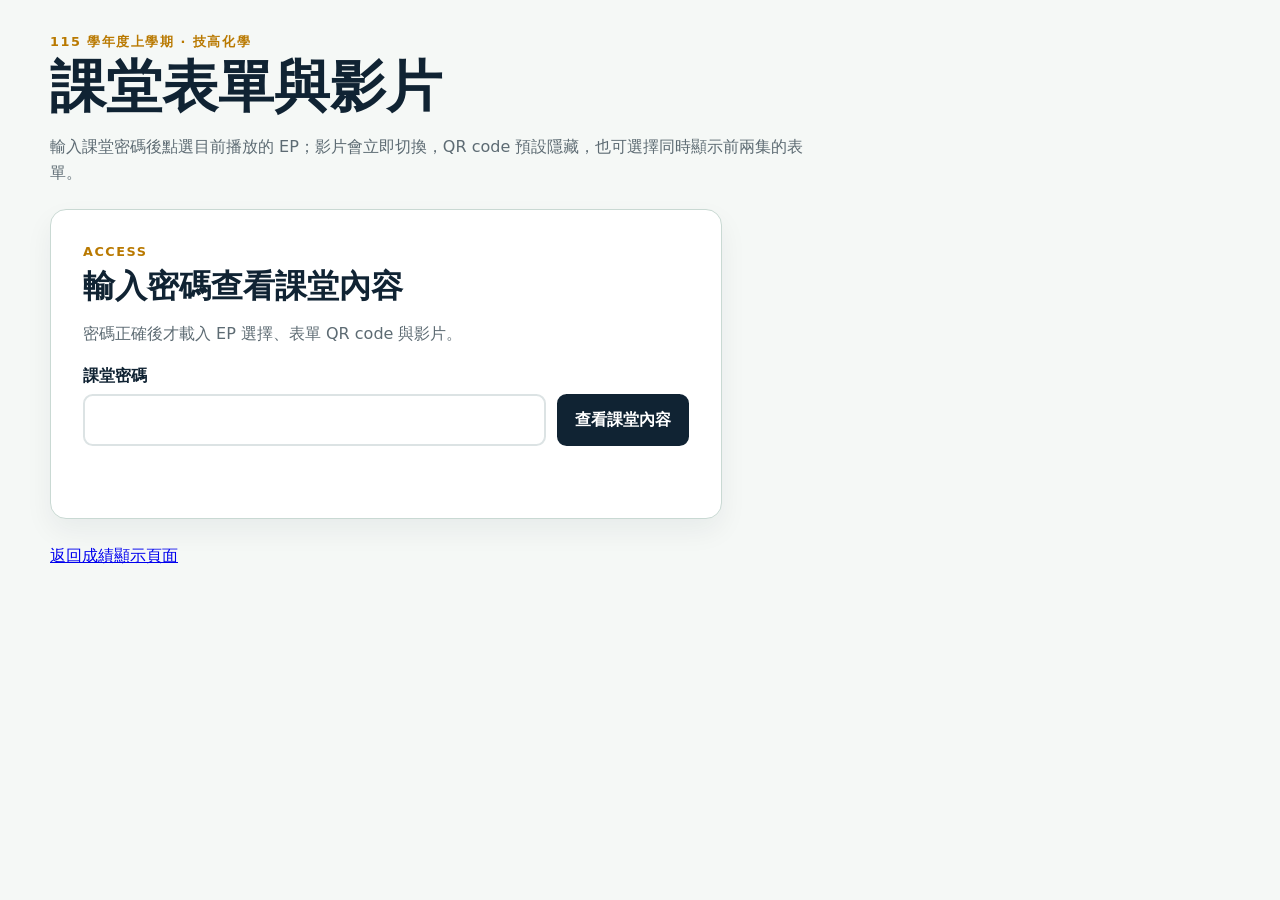
==== commit e4fde102: "更新課堂表單與播放頁" ====
--- a/forms/index.html
+++ b/forms/index.html
@@ -5,13 +5,13 @@
     <meta name="viewport" content="width=device-width, initial-scale=1">
     <meta name="robots" content="noindex,nofollow">
     <title>技高化學｜課堂表單與影片</title>
-    <link rel="stylesheet" href="forms.css?v=20260915-2">
+    <link rel="stylesheet" href="forms.css?v=20261124-qr-ipad-2">
   </head>
   <body>
     <main>
       <p class="eyebrow">115 學年度上學期 · 技高化學</p>
       <h1>課堂表單與影片</h1>
-      <p class="intro">輸入課堂密碼後，點選對應 EP；同一頁會顯示該 EP 的 Google 表單 QR code 與原始線上影片。</p>
+      <p class="intro">輸入課堂密碼後點選目前播放的 EP；影片會立即切換，QR code 預設隱藏，也可選擇同時顯示前兩集的表單。</p>
       <section id="access-gate" class="access-gate" aria-labelledby="gate-title">
         <p class="section-kicker">ACCESS</p>
         <h2 id="gate-title">輸入密碼查看課堂內容</h2>
@@ -48,6 +48,7 @@
         <div class="episode-layout">
           <div class="episode-forms-column">
             <h3>Google 表單 QR code</h3>
+            <div id="episode-qr-controls" class="episode-qr-controls" aria-label="QR code 顯示控制"></div>
             <div id="episode-forms" class="episode-forms"></div>
           </div>
           <div class="episode-video-column">
@@ -61,6 +62,6 @@
 
       <p><a href="../">返回成績顯示頁面</a></p>
     </main>
-    <script type="module" src="forms.js?v=20260915-2"></script>
+    <script type="module" src="forms.js?v=20261124-qr-ipad-2"></script>
   </body>
 </html>
--- a/forms/forms.css
+++ b/forms/forms.css
@@ -65,29 +65,46 @@
 .episode-button[aria-pressed="true"] { border-color: #147d72; background: #147d72; color: white; }
 
 .episode-detail { border-color: #b9dcd4; background: #f8fcfb; }
-.episode-layout { display: grid; grid-template-columns: minmax(18rem, .42fr) minmax(0, 1fr); gap: 1.2rem; align-items: start; }
+.episode-layout { display: grid; grid-template-columns: minmax(0, .42fr) minmax(0, 1fr); gap: 1.2rem; align-items: start; }
+.episode-forms-column, .episode-video-column { min-width: 0; }
 .episode-forms { display: grid; gap: .85rem; }
 .form-card { padding: 1rem; background: white; border: 1px solid #c9d9d3; border-radius: .8rem; }
 .form-card-title { font-size: 1rem; }
 .form-card-actions { display: flex; flex-wrap: wrap; gap: .5rem; }
 .form-button { display: inline-block; padding: .55rem .75rem; border-radius: .55rem; background: #147d72; color: white; font-weight: 800; text-decoration: none; }
 .form-button:hover, .form-button:focus-visible { background: #0f665d; outline: 3px solid rgba(20, 125, 114, .22); }
-.form-card-qr { display: block; width: min(100%, 16rem); height: auto; margin: 1rem auto; border: 1px solid #dce3e4; border-radius: .4rem; image-rendering: pixelated; }
+.form-card-qr { display: block; width: min(100%, 16rem); max-width: 100%; height: auto; margin: 1rem auto; border: 1px solid #dce3e4; border-radius: .4rem; image-rendering: pixelated; }
+.episode-qr-controls { display: grid; gap: .65rem; min-width: 0; margin: .75rem 0 1rem; padding: .8rem; border: 1px solid #c9d9d3; border-radius: .7rem; background: white; }
+.qr-visibility-toggle { justify-self: start; min-height: 2.75rem; padding: .55rem .8rem; border: 2px solid #102333; border-radius: .55rem; background: #102333; color: white; font: inherit; font-weight: 800; cursor: pointer; }
+.qr-visibility-toggle:hover, .qr-visibility-toggle:focus-visible { background: #1e3d50; outline: 3px solid rgba(244, 185, 66, .35); }
+.qr-previous-episodes { display: flex; flex-wrap: wrap; gap: .35rem .65rem; min-width: 0; margin: 0; padding: 0; border: 0; }
+.qr-previous-legend { margin-bottom: .2rem; font-weight: 800; }
+.qr-previous-option { display: inline-flex; align-items: center; gap: .45rem; min-height: 2.75rem; padding: .35rem .55rem; border: 1px solid #aebdbc; border-radius: .45rem; }
+.qr-previous-option input { width: 1.15rem; height: 1.15rem; margin: 0; accent-color: #147d72; }
+.qr-previous-option.unavailable { color: #77838a; background: #f5f8f6; }
+.qr-help { margin: 0; color: #5d6b73; font-size: .9rem; }
 .qr-sizes { display: flex; flex-wrap: wrap; align-items: center; justify-content: center; gap: .4rem; color: #5d6b73; font-size: .9rem; }
-.qr-sizes button { padding: .3rem .5rem; border: 1px solid #aebdbc; border-radius: .45rem; background: white; color: #102333; font: inherit; cursor: pointer; }
+.qr-sizes button { min-height: 2.75rem; padding: .3rem .5rem; border: 1px solid #aebdbc; border-radius: .45rem; background: white; color: #102333; font: inherit; cursor: pointer; }
 .qr-sizes button:hover, .qr-sizes button:focus-visible { border-color: #147d72; outline: 3px solid rgba(20, 125, 114, .16); }
 
-.video-frame-wrap { overflow: hidden; aspect-ratio: 16 / 9; min-height: 20rem; border: 1px solid #9bbcb7; border-radius: .8rem; background: #102333; }
-.video-frame-wrap iframe { display: block; width: 100%; height: 100%; min-height: 20rem; border: 0; }
+.video-frame-wrap { display: grid; grid-template: minmax(0, 1fr) / minmax(0, 1fr); place-items: stretch; width: 100%; max-width: 100%; min-width: 0; aspect-ratio: 16 / 9; overflow: visible; border: 1px solid #9bbcb7; border-radius: .8rem; background: #102333; }
+.video-frame-wrap iframe { grid-area: 1 / 1; display: block; width: 100%; height: 100%; min-width: 0; min-height: 0; border: 0; border-radius: inherit; }
+.video-frame-wrap:fullscreen, .video-frame-wrap:-webkit-full-screen { position: fixed; inset: 0; display: grid; place-items: center; width: 100vw; height: 100vh; aspect-ratio: auto; border: 0; border-radius: 0; background: #000; z-index: 9999; }
+.video-frame-wrap:fullscreen iframe, .video-frame-wrap:-webkit-full-screen iframe { grid-area: auto; width: min(100vw, calc(100vh * 16 / 9)); height: min(100vh, calc(100vw * 9 / 16)); border-radius: 0; }
+.video-frame-wrap iframe:fullscreen, .video-frame-wrap iframe:-webkit-full-screen { position: fixed; inset: 0; width: min(100vw, calc(100vh * 16 / 9)); height: min(100vh, calc(100vw * 9 / 16)); margin: auto; border-radius: 0; background: #000; }
+@supports (height: 100dvh) {
+  .video-frame-wrap:fullscreen, .video-frame-wrap:-webkit-full-screen { height: 100dvh; }
+  .video-frame-wrap:fullscreen iframe, .video-frame-wrap:-webkit-full-screen iframe,
+  .video-frame-wrap iframe:fullscreen, .video-frame-wrap iframe:-webkit-full-screen { width: min(100vw, calc(100dvh * 16 / 9)); height: min(100dvh, calc(100vw * 9 / 16)); }
+}
 .video-caption { margin: .75rem 0 .2rem; color: #102333; font-weight: 800; }
 .video-link { color: #147d72; font-weight: 800; }
 
 .episode-picker[hidden], .episode-detail[hidden], .video-frame-wrap[hidden], .video-open-link[hidden] { display: none; }
 .error { color: #a33; }
 
-@media (max-width: 720px) {
+@media (max-width: 820px) {
   .section-heading { align-items: flex-start; flex-direction: column; }
   .gate-form-row { flex-direction: column; }
   .episode-layout { grid-template-columns: 1fr; }
-  .video-frame-wrap, .video-frame-wrap iframe { min-height: 12rem; }
 }
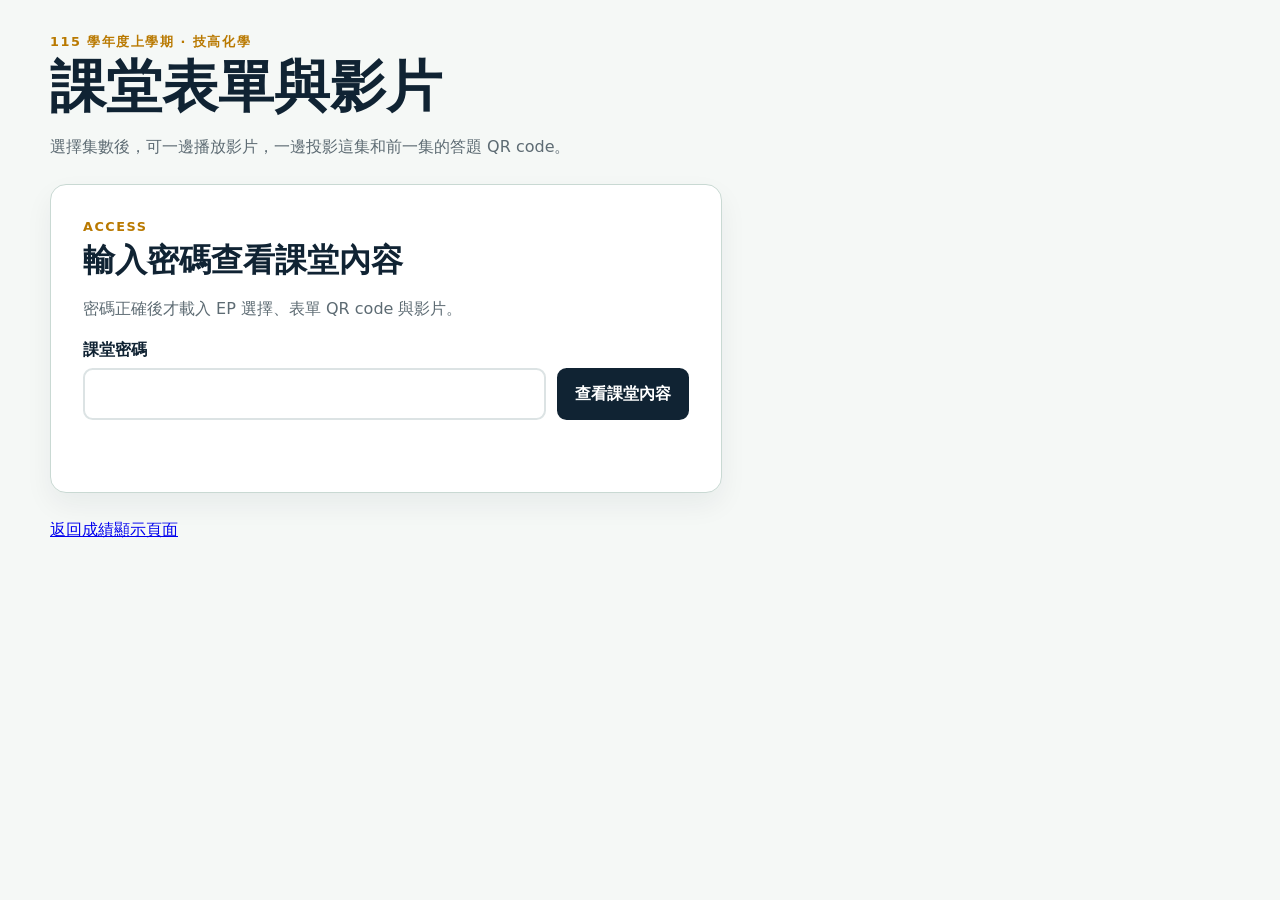
==== commit 48398d47: "修正教師判斷選單與課堂影片投影" ====
--- a/forms/index.html
+++ b/forms/index.html
@@ -5,13 +5,13 @@
     <meta name="viewport" content="width=device-width, initial-scale=1">
     <meta name="robots" content="noindex,nofollow">
     <title>技高化學｜課堂表單與影片</title>
-    <link rel="stylesheet" href="forms.css?v=20261124-qr-ipad-2">
+    <link rel="stylesheet" href="forms.css?v=20261128-classroom-1">
   </head>
   <body>
     <main>
       <p class="eyebrow">115 學年度上學期 · 技高化學</p>
       <h1>課堂表單與影片</h1>
-      <p class="intro">輸入課堂密碼後點選目前播放的 EP；影片會立即切換，QR code 預設隱藏，也可選擇同時顯示前兩集的表單。</p>
+      <p class="intro">選擇集數後，可一邊播放影片，一邊投影這集和前一集的答題 QR code。</p>
       <section id="access-gate" class="access-gate" aria-labelledby="gate-title">
         <p class="section-kicker">ACCESS</p>
         <h2 id="gate-title">輸入密碼查看課堂內容</h2>
@@ -45,23 +45,19 @@
           </div>
           <p id="episode-summary" class="data-status">—</p>
         </div>
+        <div id="episode-qr-controls" class="episode-qr-controls" role="group" aria-label="課堂顯示模式"></div>
         <div class="episode-layout">
-          <div class="episode-forms-column">
-            <h3>Google 表單 QR code</h3>
-            <div id="episode-qr-controls" class="episode-qr-controls" aria-label="QR code 顯示控制"></div>
-            <div id="episode-forms" class="episode-forms"></div>
-          </div>
           <div class="episode-video-column">
-            <h3>EP 影片</h3>
             <div id="video-frame-wrap" class="video-frame-wrap" hidden></div>
             <p id="video-caption" class="video-caption">—</p>
             <a id="video-open-link" class="video-link" href="#" target="_blank" rel="noopener" hidden>在 Google Drive 開啟原始影片</a>
           </div>
+          <div id="episode-forms" class="episode-forms"></div>
         </div>
       </section>
 
       <p><a href="../">返回成績顯示頁面</a></p>
     </main>
-    <script type="module" src="forms.js?v=20261124-qr-ipad-2"></script>
+    <script type="module" src="forms.js?v=20261128-classroom-1"></script>
   </body>
 </html>
--- a/forms/forms.css
+++ b/forms/forms.css
@@ -65,27 +65,25 @@
 .episode-button[aria-pressed="true"] { border-color: #147d72; background: #147d72; color: white; }
 
 .episode-detail { border-color: #b9dcd4; background: #f8fcfb; }
-.episode-layout { display: grid; grid-template-columns: minmax(0, .42fr) minmax(0, 1fr); gap: 1.2rem; align-items: start; }
-.episode-forms-column, .episode-video-column { min-width: 0; }
-.episode-forms { display: grid; gap: .85rem; }
-.form-card { padding: 1rem; background: white; border: 1px solid #c9d9d3; border-radius: .8rem; }
-.form-card-title { font-size: 1rem; }
-.form-card-actions { display: flex; flex-wrap: wrap; gap: .5rem; }
-.form-button { display: inline-block; padding: .55rem .75rem; border-radius: .55rem; background: #147d72; color: white; font-weight: 800; text-decoration: none; }
-.form-button:hover, .form-button:focus-visible { background: #0f665d; outline: 3px solid rgba(20, 125, 114, .22); }
-.form-card-qr { display: block; width: min(100%, 16rem); max-width: 100%; height: auto; margin: 1rem auto; border: 1px solid #dce3e4; border-radius: .4rem; image-rendering: pixelated; }
-.episode-qr-controls { display: grid; gap: .65rem; min-width: 0; margin: .75rem 0 1rem; padding: .8rem; border: 1px solid #c9d9d3; border-radius: .7rem; background: white; }
-.qr-visibility-toggle { justify-self: start; min-height: 2.75rem; padding: .55rem .8rem; border: 2px solid #102333; border-radius: .55rem; background: #102333; color: white; font: inherit; font-weight: 800; cursor: pointer; }
-.qr-visibility-toggle:hover, .qr-visibility-toggle:focus-visible { background: #1e3d50; outline: 3px solid rgba(244, 185, 66, .35); }
-.qr-previous-episodes { display: flex; flex-wrap: wrap; gap: .35rem .65rem; min-width: 0; margin: 0; padding: 0; border: 0; }
-.qr-previous-legend { margin-bottom: .2rem; font-weight: 800; }
-.qr-previous-option { display: inline-flex; align-items: center; gap: .45rem; min-height: 2.75rem; padding: .35rem .55rem; border: 1px solid #aebdbc; border-radius: .45rem; }
-.qr-previous-option input { width: 1.15rem; height: 1.15rem; margin: 0; accent-color: #147d72; }
-.qr-previous-option.unavailable { color: #77838a; background: #f5f8f6; }
-.qr-help { margin: 0; color: #5d6b73; font-size: .9rem; }
-.qr-sizes { display: flex; flex-wrap: wrap; align-items: center; justify-content: center; gap: .4rem; color: #5d6b73; font-size: .9rem; }
-.qr-sizes button { min-height: 2.75rem; padding: .3rem .5rem; border: 1px solid #aebdbc; border-radius: .45rem; background: white; color: #102333; font: inherit; cursor: pointer; }
-.qr-sizes button:hover, .qr-sizes button:focus-visible { border-color: #147d72; outline: 3px solid rgba(20, 125, 114, .16); }
+.episode-detail { scroll-margin-top: .5rem; }
+.episode-detail .section-heading { margin-bottom: .45rem; }
+.episode-layout { display: grid; grid-template-columns: minmax(0, 2fr) minmax(9rem, 1fr); gap: .65rem; align-items: start; }
+.episode-video-column, .episode-forms, .form-card { min-width: 0; }
+.episode-forms { display: grid; grid-template-columns: repeat(auto-fit, minmax(min(100%, 5rem), 1fr)); gap: .45rem; }
+.form-card { display: flex; flex-direction: column; align-items: center; gap: .35rem; padding: .35rem; background: white; border: 1px solid #c9d9d3; border-radius: .55rem; text-align: center; }
+.form-card-title { margin: 0; font-size: .95rem; }
+.form-card-actions { order: 1; }
+.form-button { display: inline-block; padding: .4rem .55rem; border-radius: .45rem; background: #146961; color: white; font-weight: 800; text-decoration: none; }
+.form-button:hover, .form-button:focus-visible { background: #105850; outline: 3px solid #102333; outline-offset: 2px; }
+.form-card-qr { display: block; width: min(100%, 26vh, 14rem); height: auto; image-rendering: pixelated; }
+.episode-qr-controls { display: flex; flex-wrap: wrap; gap: .4rem; align-items: center; margin: .45rem 0 .65rem; }
+.qr-visibility-toggle, .qr-variant select { min-height: 2.75rem; padding: .35rem .65rem; border: 1px solid #aebdbc; border-radius: .5rem; background: white; color: #102333; font: inherit; cursor: pointer; }
+.qr-visibility-toggle[aria-pressed="true"] { border-color: #102333; background: #102333; color: white; }
+.qr-visibility-toggle:focus-visible, .qr-variant select:focus-visible { outline: 3px solid #147d72; outline-offset: 2px; }
+.episode-detail:not([data-mode="both"]) .qr-variant,
+.episode-detail[data-mode="qr"] .episode-video-column { display: none; }
+.episode-detail[data-mode="qr"] .episode-layout { grid-template-columns: 1fr; }
+.episode-detail[data-mode="qr"] .form-card-qr { width: min(100%, 48vh, 23rem); }
 
 .video-frame-wrap { display: grid; grid-template: minmax(0, 1fr) / minmax(0, 1fr); place-items: stretch; width: 100%; max-width: 100%; min-width: 0; aspect-ratio: 16 / 9; overflow: visible; border: 1px solid #9bbcb7; border-radius: .8rem; background: #102333; }
 .video-frame-wrap iframe { grid-area: 1 / 1; display: block; width: 100%; height: 100%; min-width: 0; min-height: 0; border: 0; border-radius: inherit; }
@@ -107,4 +105,9 @@
   .section-heading { align-items: flex-start; flex-direction: column; }
   .gate-form-row { flex-direction: column; }
   .episode-layout { grid-template-columns: 1fr; }
+  .episode-detail[data-mode="both"] .video-frame-wrap { width: min(100%, 62vh); margin-inline: auto; }
 }
+
+@media (max-height: 550px) and (min-width: 821px) {
+  .video-frame-wrap { width: min(100%, 112vh); }
+}
